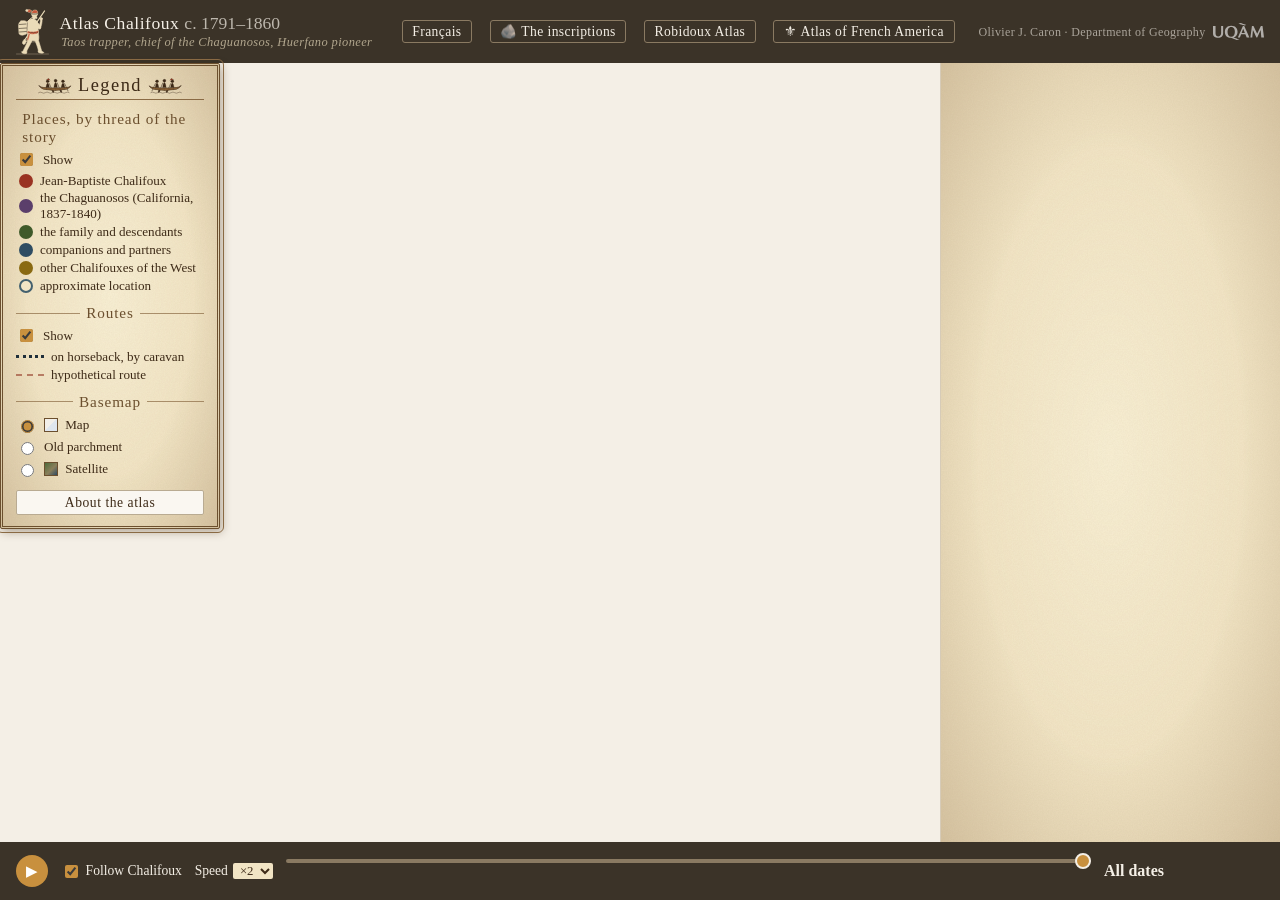
==== index-en.html @ 9f87aeb1 "Intègre main (L49, L50, L52) et traduit les nouvelles fiches en anglais Co-Authored-By: Claude Opus " ====
<!DOCTYPE html>
<html lang="en">
<head>
  <meta charset="utf-8">
  <meta name="viewport" content="width=device-width, initial-scale=1">
  <title>Geohistorical Atlas — Jean-Baptiste Chalifoux (c. 1791–1860)</title>
  <meta name="author" content="Olivier J. Caron, Department of Geography, UQAM">
  <link rel="stylesheet" href="https://unpkg.com/maplibre-gl@5/dist/maplibre-gl.css">
  <link rel="preconnect" href="https://fonts.googleapis.com">
  <link rel="preconnect" href="https://fonts.gstatic.com" crossorigin>
  <link rel="stylesheet" href="https://fonts.googleapis.com/css2?family=IM+Fell+English:ital@0;1&family=IM+Fell+English+SC&display=swap">
  <link rel="icon" href="images/coureur-des-bois.svg" type="image/svg+xml">
  <link rel="stylesheet" href="css/style.css?v=8">
</head>
<body>
  <header class="barre">
    <img class="embleme" src="images/coureur-des-bois-clair.svg" alt="" width="34" height="47" style="filter:none;height:47px">
    <div class="titre">
      <h1>Atlas Chalifoux <span>c. 1791–1860</span></h1>
      <p class="projet">Taos trapper, chief of the Chaguanosos, Huerfano pioneer</p>
    </div>
    <a class="lien-reseau lien-langue" href="index.html" hreflang="fr" lang="fr" title="Version française">Français</a>
    <a class="lien-reseau" href="inscriptions-en.html" title="“B. Chalifou,” 1835: the inscriptions of the Willow Creek trail">🪨 The inscriptions</a>
    <a class="lien-reseau" href="https://geolas2023.github.io/Les-Robidoux/" title="Atlas of the Robidoux family, Chalifoux's companions (in French)">Robidoux Atlas</a>
    <a class="lien-reseau" href="https://geolas2023.github.io/Atlas-Les-Canadiens-Fran-ais-de-l-Ouest/index-en.html" title="Network home: all the atlases of North America's French speakers">⚜ Atlas of French America</a>
    <p class="credit"><a href="https://professeurs.uqam.ca/professeur/caron.olivier/" target="_blank" rel="noopener" title="Faculty page, UQAM">Olivier J. Caron</a> · <a href="https://geo.uqam.ca/" target="_blank" rel="noopener" title="UQAM Department of Geography">Department of Geography</a> <a href="https://uqam.ca" title="Université du Québec à Montréal"><img class="logo-uqam" src="images/uqam-logo.svg" alt="UQAM"></a></p>
  </header>

  <main class="contenu">
    <div id="carte" aria-label="Interactive map">
      <!-- Habillage de la carte (parchemin, bords brûlés, coins, rose des vents) : décor seulement, ne capte pas les clics -->
      <div class="parchemin" aria-hidden="true">
        <span class="coin hg"></span><span class="coin hd"></span><span class="coin bg"></span><span class="coin bd"></span>
        <img class="rose" src="images/rose-des-vents.svg" alt="">
      </div>
      <details id="legende-carte" class="legende-carte" open>
        <summary>Legend</summary>
        <h3>Places, by thread of the story</h3>
        <label><input type="checkbox" id="c-lieux" checked> Show</label>
        <ul>
          <li><i class="pt baptiste"></i> Jean-Baptiste Chalifoux</li>
          <li><i class="pt chaguanosos"></i> the Chaguanosos (California, 1837-1840)</li>
          <li><i class="pt famille"></i> the family and descendants</li>
          <li><i class="pt compagnons"></i> companions and partners</li>
          <li><i class="pt homonymes"></i> other Chalifouxes of the West</li>
          <li><i class="pt incertain"></i> approximate location</li>
        </ul>
        <h3>Routes</h3>
        <label><input type="checkbox" id="c-trajets" checked> Show</label>
        <ul>
          <li><i class="ln terre"></i> on horseback, by caravan</li>
          <li><i class="ln hypo"></i> hypothetical route</li>
        </ul>
        <h3>Basemap</h3>
        <div class="choix-fond" role="radiogroup" aria-label="Basemap">
          <label><input type="radio" name="fond" value="plan" checked><i class="sw plan"></i> Map</label>
          <label><input type="radio" name="fond" value="parchemin"><i class="sw parchemin"></i> Old parchment</label>
          <label><input type="radio" name="fond" value="satellite"><i class="sw satellite"></i> Satellite</label>
        </div>
        <button type="button" id="btn-apropos" class="btn-apropos">About the atlas</button>
      </details>
    </div>
    <aside id="panneau" aria-live="polite" aria-label="Logbook"></aside>
  </main>

  <footer class="timeline">
    <button id="lecture" aria-label="Play">▶</button>
    <label class="suivi" title="The map follows Chalifoux: it flies to each place, and the rider travels each route"><input type="checkbox" id="suivi" checked> Follow Chalifoux</label>
    <label class="suivi" title="Speed of the animated tour">Speed
      <select id="vitesse" aria-label="Tour speed">
        <option value="1">×1</option>
        <option value="2" selected>×2</option>
        <option value="4">×4</option>
      </select>
    </label>
    <div class="piste">
      <input type="range" id="curseur" min="0" max="814" step="1" value="814" aria-label="Displayed date">
      <div id="graduation" aria-hidden="true"></div>
    </div>
    <output id="date-affichee">All dates</output>
  </footer>

  <div id="lightbox" class="lightbox" hidden role="dialog" aria-modal="true" aria-label="Enlarged photo">
    <button type="button" id="lb-fermer" class="lb-fermer" aria-label="Close">✕</button>
    <button type="button" id="lb-prec" class="lb-nav lb-prec" aria-label="Previous photo">‹</button>
    <figure class="lb-cadre">
      <img id="lb-image" src="" alt="">
      <figcaption><span id="lb-legende"></span> <a id="lb-ouvrir" href="#" target="_blank" rel="noopener">Open full size ↗</a></figcaption>
    </figure>
    <button type="button" id="lb-suiv" class="lb-nav lb-suiv" aria-label="Next photo">›</button>
  </div>

  <script src="https://unpkg.com/maplibre-gl@5/dist/maplibre-gl.js"></script>
  <script src="https://cdn.jsdelivr.net/npm/topojson-client@3/dist/topojson-client.min.js"></script>
  <script src="js/fonds.js?v=8"></script>
  <script src="js/app.js?v=8"></script>
  <script src="js/visite.js?v=8"></script>
  <script src="js/langue.js"></script>
</body>
</html>
---- css/style.css ----
/* =====================================================================
   Atlas Chalifoux — même habillage que l'Atlas Aubry
   Bandeau et timeline brun foncé, fond de carte clair, légende en cartouche et journal de bord
   sur parchemin (encre sépia, IM Fell English), accents ocre.
   ===================================================================== */
:root {
  --encre: #3d2a17; --encre-pale: #6b4f2e; --sepia: #8a6a44; --rouge: #8b2e1f; --or: #c8903e;
  --velin: #f1e4c4; --parchemin: #f4efe6; --parchemin-fonce: #e3cfa3; --bois: #3b3328; --bois-clair: #5a4d3c;
  --grain: url("data:image/svg+xml;utf8,<svg xmlns='http://www.w3.org/2000/svg' width='200' height='200'><filter id='n'><feTurbulence type='fractalNoise' baseFrequency='.8' numOctaves='3' stitchTiles='stitch'/><feColorMatrix values='0 0 0 0 .35  0 0 0 0 .25  0 0 0 0 .12  0 0 0 .09 0'/></filter><rect width='100%' height='100%' filter='url(%23n)'/></svg>");
  --taches: url("data:image/svg+xml;utf8,<svg xmlns='http://www.w3.org/2000/svg' width='900' height='700'><filter id='t'><feTurbulence type='fractalNoise' baseFrequency='.006' numOctaves='4' seed='3'/><feColorMatrix values='0 0 0 0 .16  0 0 0 0 .30  0 0 0 0 .40  0 0 0 -1.6 .8'/></filter><rect width='100%' height='100%' filter='url(%23t)'/></svg>");
  --fell: 'IM Fell English', Georgia, 'Times New Roman', serif;
  --fell-sc: 'IM Fell English SC', 'IM Fell English', Georgia, serif;
  --pirate: 'IM Fell English SC', 'IM Fell English', Georgia, serif;
}
* { box-sizing: border-box; }
html, body { margin: 0; height: 100%; font-family: var(--fell); color: var(--encre); background: var(--bois); }
body { display: grid; grid-template-rows: auto 1fr auto; }

/* ---------- Bandeau ---------- */
.barre { display: flex; align-items: center; gap: .7rem; padding: .35rem 1rem; color: var(--velin);
  background: var(--bois) var(--grain); border-bottom: 3px double var(--or); }
.barre h1 { font-family: var(--pirate); font-weight: normal; font-size: 1.9rem; margin: 0; letter-spacing: .04em; color: var(--or);
  text-shadow: 0 1px 0 #000, 0 0 8px rgba(217, 180, 106, .25); }
.barre h1 span { font-family: var(--fell); font-size: 1.05rem; color: var(--velin); opacity: .75; letter-spacing: .08em; }
.barre .titre { display: flex; flex-direction: column; line-height: 1; }
.barre .projet { margin: .15rem 0 0 .1rem; font-family: var(--fell); font-style: italic; font-size: .95rem; color: var(--velin); opacity: .85; letter-spacing: .03em; }
.embleme { height: 45px; width: auto; filter: invert(88%) sepia(30%) saturate(500%) hue-rotate(350deg) brightness(.95); transform-origin: 50% 90%; }
.embleme.tangue { animation: tangage 1.6s ease-in-out infinite alternate; }
.credit { margin: 0 0 0 auto; font-size: .8rem; opacity: .7; letter-spacing: .03em; }
.credit a { color: inherit; text-decoration: none; }
.credit a:hover { text-decoration: underline; }
.barre .lien-reseau { margin-left: auto; color: var(--or); text-decoration: none; font-size: .95rem; letter-spacing: .03em;
  border: 1px solid var(--or); border-radius: 3px; padding: .15rem .6rem; white-space: nowrap; }
.barre .lien-reseau:hover { background: var(--or); color: var(--bois); }
.barre .lien-reseau + .credit { margin-left: .9rem; }
.credit .logo-uqam { height: 1.4em; width: auto; vertical-align: -0.35em; margin-left: .35em; }
@keyframes tangage { from { transform: rotate(-4deg) translateY(0); } to { transform: rotate(4deg) translateY(-2px); } }

/* ---------- Carte et habillage ---------- */
.contenu { display: grid; grid-template-columns: 1fr; min-height: 0; position: relative; }
#carte { min-height: 0; position: relative; background: var(--parchemin); }
.parchemin { position: absolute; inset: 0; pointer-events: none; z-index: 1; }
/* grain du papier et taches d'humidité, mêlés à la carte */
.parchemin::before { content: ''; position: absolute; inset: 0; background-image: var(--grain), var(--taches); background-size: 200px 200px, cover; mix-blend-mode: multiply; opacity: .9; }
/* bords brûlés et cadre à double filet */
.parchemin::after { content: ''; position: absolute; inset: 0; background: url('../images/bords-brules.svg') center / 100% 100% no-repeat; }
.parchemin .coin { position: absolute; width: 64px; height: 64px; background: url('../images/coin.svg') center / contain no-repeat; opacity: .85; }
.coin.hg { top: 18px; left: 20px; }
.coin.hd { top: 18px; right: 20px; transform: scaleX(-1); }
.coin.bg { bottom: 18px; left: 20px; transform: scaleY(-1); }
.coin.bd { bottom: 18px; right: 20px; transform: scale(-1, -1); }
.parchemin .rose { position: absolute; width: 92px; height: 92px; left: 40px; bottom: 50px; opacity: .85; mix-blend-mode: multiply; }
/* hors du parchemin, l'habillage s'efface */
body:not(.fond-parchemin) .parchemin::before, body:not(.fond-parchemin) .parchemin .rose { display: none; }
/* contrôles de MapLibre au-dessus du décor, à l'intérieur des bords brûlés */
#carte .maplibregl-ctrl-top-left, #carte .maplibregl-ctrl-top-right { top: 22px; }
#carte .maplibregl-ctrl-top-left { left: 40px; }
#carte .maplibregl-ctrl-top-right { right: 26px; }
#carte .maplibregl-ctrl-bottom-left { left: 34px; bottom: 26px; }
#carte .maplibregl-ctrl-bottom-right { right: 34px; bottom: 24px; }
#carte .maplibregl-ctrl-group { background: var(--velin); border: 1px solid var(--encre-pale); box-shadow: 1px 2px 6px rgba(15, 30, 40, .4); }
#carte .maplibregl-ctrl-scale { background: rgba(243, 230, 196, .85); border-color: var(--encre); color: var(--encre); font-family: var(--fell); }
#carte .maplibregl-ctrl-attrib { background: rgba(243, 230, 196, .8); font-family: var(--fell); }

/* ---------- Légende : cartouche ---------- */
.legende-carte { max-height: calc(100vh - 260px); overflow-y: auto; width: 222px; padding: .55rem .8rem .7rem; font-size: .84rem;
  background-color: var(--velin); background-image: var(--grain); color: var(--encre); font-family: var(--fell);
  border: 3px double var(--encre-pale); outline: 1px solid var(--sepia); outline-offset: 3px; border-radius: 2px;
  box-shadow: 2px 4px 12px rgba(15, 30, 40, .45); }
.legende-carte summary { font-family: var(--pirate); font-size: 1.45rem; text-align: center; list-style: none; cursor: pointer; color: var(--rouge);
  display: flex; align-items: center; justify-content: center; gap: .4rem; }
.legende-carte summary::-webkit-details-marker { display: none; }
.legende-carte summary::before, .legende-carte summary::after { content: ''; width: 30px; height: 25px; flex: none; background: url('../images/galion.svg') center / contain no-repeat; }
.legende-carte summary::after { transform: scaleX(-1); }
.legende-carte[open] summary { border-bottom: 1px solid var(--sepia); padding-bottom: .2rem; }
.legende-carte:not([open]) { width: auto; }
.legende-carte h3 { font-family: var(--fell-sc); font-weight: normal; font-size: .95rem; letter-spacing: .06em; color: var(--encre-pale);
  margin: .65rem 0 .25rem; display: flex; align-items: center; gap: .4rem; }
.legende-carte h3::before, .legende-carte h3::after { content: ''; flex: 1; border-top: 1px solid var(--sepia); opacity: .7; }
.legende-carte ul { list-style: none; margin: .2rem 0 0; padding: 0; }
.legende-carte li, .legende-carte label { display: flex; align-items: center; gap: .45rem; margin: .12rem 0; }
.legende-carte label { cursor: pointer; }
.legende-carte input { accent-color: var(--rouge); }
.legende-carte .pt { width: 10px; height: 10px; border-radius: 50%; border: 2px solid; box-sizing: content-box; flex: none; margin-left: 3px; }
.pt.combat { background: #8b2a17; border-color: #8b2a17; box-shadow: 0 0 0 2px var(--velin), 0 0 0 3px #8b2a17; }
.pt.fondation { background: #3f5a2a; border-color: #3f5a2a; }
.pt.decouverte { background: #2f4d63; border-color: #2f4d63; }
.pt.port { background: #6b5a3c; border-color: #6b5a3c; }
.pt.vie { background: #1f2f3a; border-color: #1f2f3a; }
.pt.incertain { background: var(--velin); border-color: #43606e; border-width: 2.5px; }
.legende-carte .ln { width: 28px; height: 0; flex: none; }
.ln.mer { border-top: 2.5px dashed #8b2a17; }
.ln.terre { border-top: 3px dotted #1f2f3a; }
.ln.hypo { border-top: 2px dashed rgba(139, 42, 23, .55); }
.choix-fond { display: grid; gap: .15rem; }
.btn-apropos { width: 100%; margin-top: .7rem; font-family: var(--fell-sc); letter-spacing: .04em; font-size: .85rem; cursor: pointer;
  background: var(--parchemin-fonce); color: var(--encre); border: 1px solid var(--encre-pale); border-radius: 2px; padding: .2rem .4rem;
  box-shadow: inset 0 0 0 2px var(--velin), inset 0 0 0 3px rgba(67, 96, 110, .45); }
.btn-apropos:hover { background: var(--rouge); color: var(--velin); }
.legende-carte .sw { width: 14px; height: 14px; border: 1px solid var(--encre-pale); flex: none; }
.sw.parchemin { background: linear-gradient(135deg, #c9dcdc 50%, #e4d3a8 50%); }
.sw.plan { background: linear-gradient(135deg, #f2efe9 50%, #dfe6ee 50%); }
.sw.satellite { background: linear-gradient(135deg, #4d6b3c 0%, #8a7f5a 55%, #2f4a63 100%); }

/* ---------- Journal de bord (panneau) ---------- */
/* Journal de bord en fenêtre flottante : n'apparaît qu'au clic sur un lieu ou une route */
#panneau { position: absolute; z-index: 3; top: 26px; left: 88px; width: min(380px, calc(100% - 110px)); max-height: calc(100% - 90px);
  border: 3px double var(--encre-pale); outline: 1px solid var(--sepia); outline-offset: 3px; border-radius: 2px;
  box-shadow: 4px 8px 24px rgba(15, 30, 40, .55); display: none; }
#panneau.ouvert { display: block; animation: deroule .22s ease-out; }
@keyframes deroule { from { opacity: 0; transform: translateY(-8px) scale(.98); } to { opacity: 1; transform: none; } }
#panneau .fermer { position: sticky; top: -1.3rem; float: right; margin: -.6rem -.9rem 0 .4rem; z-index: 1; width: 1.8rem; height: 1.8rem;
  border: 1px solid var(--encre-pale); border-radius: 50%; background: var(--velin); color: var(--encre); font-size: 1rem; line-height: 1; cursor: pointer; }
#panneau .fermer:hover { background: var(--rouge); color: var(--velin); border-color: var(--rouge); }
#panneau { overflow-y: auto; padding: 1.3rem 1.5rem 1.5rem; font-size: 1.03rem; line-height: 1.5;
  background-color: var(--velin);
  background-image: var(--grain), radial-gradient(ellipse at 50% 40%, rgba(250, 252, 245, .6) 0%, rgba(250, 252, 245, 0) 60%),
    radial-gradient(ellipse at center, rgba(0, 0, 0, 0) 55%, rgba(40, 70, 90, .32) 100%);
}
#panneau h2 { font-family: var(--pirate); font-weight: normal; font-size: 1.85rem; line-height: 1.1; text-align: center; color: var(--encre); margin: .1rem 0; }
#panneau .chapitre { font-family: var(--fell-sc); text-align: center; color: var(--rouge); font-size: .88rem; letter-spacing: .05em; margin: 0 0 .3rem; }
#panneau .entree-date { text-align: center; font-style: italic; color: var(--encre-pale); margin: 0 0 .3rem; }
#panneau .filet { text-align: center; color: var(--sepia); margin: .2rem 0 .6rem; display: flex; align-items: center; gap: .6rem; font-size: 1rem; }
#panneau .filet::before, #panneau .filet::after { content: ''; flex: 1; border-top: 1px solid var(--sepia); border-bottom: 1px solid var(--sepia); height: 2px; }
#panneau .meta { text-align: center; margin: .3rem 0 .6rem; }
#panneau .description::first-letter { font-family: var(--pirate); float: left; font-size: 3.3em; line-height: .8; padding: .05em .1em 0 0; color: var(--rouge); }
#panneau p { margin: .5rem 0; }
.badge { display: inline-block; font-family: var(--fell-sc); font-size: .8rem; color: var(--encre-pale); border: 1px solid var(--encre-pale); border-radius: 2px; padding: .02rem .45rem; margin: .1rem; letter-spacing: .03em; }
.badge.certaine { color: #3f5a2a; border-color: #3f5a2a; }
.badge.approximative { color: #8a5a14; border-color: #8a5a14; }
.badge.hypothetique { color: var(--rouge); border-color: var(--rouge); }
.badge.genre { background: var(--encre); color: var(--velin); border-color: var(--encre); }
.badge.genre.combat { background: #8b2a17; border-color: #8b2a17; }
.badge.genre.fondation { background: #3f5a2a; border-color: #3f5a2a; }
.badge.genre.decouverte { background: #2f4d63; border-color: #2f4d63; }
.badge.genre.mer, .badge.genre.cote { background: #8b2a17; border-color: #8b2a17; }
#panneau .note { background: rgba(90, 120, 130, .13); border-left: 3px double var(--sepia); font-style: italic; font-size: .93rem; padding: .45rem .65rem; }
#panneau .note strong { font-style: normal; font-family: var(--fell-sc); font-weight: normal; }
#panneau .sources { border-top: 1px solid var(--sepia); margin-top: 1rem; padding-top: .5rem; font-size: .88rem; color: var(--encre-pale); }
#panneau .sources strong { font-family: var(--fell-sc); font-weight: normal; }
#panneau .avertissement { background: rgba(90, 120, 130, .1); border: 1px dashed var(--sepia); padding: .5rem; font-style: italic; font-size: .9rem; }

/* ---------- Timeline ---------- */
.timeline { display: flex; align-items: center; gap: .8rem; padding: .55rem 1rem .4rem; color: var(--velin); flex-wrap: wrap;
  background: var(--bois) var(--grain); border-top: 3px double var(--or); }
.timeline button { background: var(--rouge); border: 2px solid var(--or); color: var(--velin); width: 2.2rem; height: 2.2rem; border-radius: 50%; cursor: pointer; font-size: .95rem; }
.suivi { font-size: .85rem; display: flex; align-items: center; gap: .3rem; cursor: pointer; white-space: nowrap; }
.suivi input { accent-color: var(--or); }
.suivi select { background: var(--velin); color: var(--encre); border: 0; border-radius: 2px; font: inherit; font-size: .8rem; padding: 0 .2rem; }
.piste { flex: 1; min-width: 240px; position: relative; padding-bottom: 1.3rem; }
.piste input[type=range] { -webkit-appearance: none; appearance: none; width: 100%; height: 18px; margin: 0; background: transparent; cursor: pointer; display: block; }
.piste input[type=range]::-webkit-slider-runnable-track { height: 4px; background: repeating-linear-gradient(90deg, var(--or) 0 6px, transparent 6px 10px); border-radius: 2px; }
.piste input[type=range]::-moz-range-track { height: 4px; background: repeating-linear-gradient(90deg, var(--or) 0 6px, transparent 6px 10px); }
.piste input[type=range]::-webkit-slider-thumb { -webkit-appearance: none; width: 18px; height: 18px; margin-top: -7px; border-radius: 50%; background: var(--rouge); border: 2px solid var(--or); box-shadow: 0 0 0 2px var(--bois); }
.piste input[type=range]::-moz-range-thumb { width: 14px; height: 14px; border-radius: 50%; background: var(--rouge); border: 2px solid var(--or); }
#graduation { position: absolute; left: 0; right: 0; top: 16px; height: 1.3rem; }
#graduation .trait { position: absolute; top: 0; width: 1px; height: 7px; background: #b8c9cc; transform: translateX(-50%); }
#graduation .trait.mineur { height: 4px; opacity: .45; }
#graduation .segment-compresse { position: absolute; top: -10px; height: 4px; background: repeating-linear-gradient(90deg, var(--velin) 0 2px, transparent 2px 5px); opacity: .5; }
#graduation .trait.coupure { height: 12px; top: -4px; width: 2px; background: var(--or); transform: translateX(-50%) skewX(-20deg); }
#graduation .annee { position: absolute; top: 7px; font-size: .74rem; transform: translateX(-50%); color: #dfe7e4; cursor: pointer; }
#graduation .annee:hover { color: var(--or); }
#date-affichee { min-width: 10rem; font-family: var(--pirate); font-size: 1.25rem; color: var(--or); }

/* ---------- Navire de la visite animée ---------- */
.marqueur-navire img { width: 58px; height: 48px; display: block; filter: drop-shadow(0 0 2px var(--velin)) drop-shadow(0 0 3px var(--velin)); animation: tangage 1.2s ease-in-out infinite alternate; transform-origin: 50% 90%; }
.marqueur-navire.canot img { width: 62px; height: 36px; }
.marqueur-navire.gauche img { animation-name: tangage-gauche; }
@keyframes tangage-gauche { from { transform: scaleX(-1) rotate(-4deg); } to { transform: scaleX(-1) rotate(4deg) translateY(-2px); } }
@media (prefers-reduced-motion: reduce) { .marqueur-navire img, .embleme.tangue { animation: none; } .marqueur-navire.gauche img { transform: scaleX(-1); } }

@media (max-width: 760px) {
  .credit { display: none; }
  #panneau { top: auto; bottom: 12px; left: 12px; width: calc(100% - 24px); max-height: 55%; }
  .parchemin .rose, .parchemin .coin { display: none; }
  .legende-carte { width: 180px; }
}


/* =====================================================================
   Gabarit de l'Atlas Aubry (surcharges)
   ===================================================================== */
html, body { font-family: Georgia, "Times New Roman", serif; color: #2b2620; background: #f4efe6; }
.barre { background: #3b3328; color: #f4efe6; border-bottom: 0; padding: .5rem 1rem; gap: .6rem; }
.barre h1 { font-family: Georgia, "Times New Roman", serif; font-size: 1.1rem; letter-spacing: .03em; color: #f4efe6; text-shadow: none; }
.barre h1 span { font-family: inherit; font-size: inherit; color: inherit; opacity: .7; letter-spacing: 0; }
.barre .projet { font-size: .78rem; opacity: .65; margin-top: .2rem; }
.embleme { height: 34px; filter: invert(95%) sepia(10%) saturate(300%) hue-rotate(350deg); }
.credit { font-size: .75rem; opacity: .6; }
.barre .lien-reseau { color: #f4efe6; border: 1px solid #8a7a62; font-size: .85rem; }
.barre .lien-reseau:hover { background: #c8903e; border-color: #c8903e; color: #fff; }

/* carte à gauche, journal de bord fixe à droite (comme l'Atlas Aubry) */
.contenu { grid-template-columns: 1fr 340px; }
#carte { background: #f4efe6; }
body:not(.fond-parchemin) .parchemin { display: none; }
#carte .maplibregl-ctrl-top-left, #carte .maplibregl-ctrl-top-right { top: 0; }
#carte .maplibregl-ctrl-top-left { left: 0; }
#carte .maplibregl-ctrl-top-right { right: 0; }
#carte .maplibregl-ctrl-bottom-left { left: 0; bottom: 0; }
#carte .maplibregl-ctrl-bottom-right { right: 0; bottom: 0; }
#carte .maplibregl-ctrl-group { background: #fff; border: 0; box-shadow: 0 0 0 2px rgba(0,0,0,.1); }

.legende-carte { max-height: calc(100vh - 230px); border: 3px double var(--encre-pale); outline: 1px solid var(--sepia); outline-offset: 3px;
  box-shadow: 2px 3px 10px rgba(60, 35, 10, .35); width: 220px; font-size: .82rem;
  background-color: var(--velin); background-image: var(--grain), radial-gradient(ellipse at center, rgba(255, 248, 225, .55) 0%, rgba(255, 248, 225, 0) 60%),
    radial-gradient(ellipse at center, rgba(0, 0, 0, 0) 55%, rgba(110, 70, 30, .22) 100%); }
.legende-carte summary { font-family: var(--fell-sc); font-size: 1.15rem; letter-spacing: .08em; color: var(--encre); }
.legende-carte summary::before, .legende-carte summary::after { width: 34px; height: 20px; background-image: url('../images/canot.svg'); }
.legende-carte input { accent-color: var(--or); }
.btn-apropos { box-shadow: none; background: #faf7f1; border-color: #b9ab92; font-family: var(--fell); }
.btn-apropos:hover { background: var(--or); color: #fff; border-color: var(--or); }

#panneau { position: static; display: block; width: auto; max-height: none; top: auto; left: auto; z-index: auto;
  border: 0; border-left: 1px solid #d6cbb8; outline: 0; border-radius: 0; box-shadow: none; padding: 1rem 1.25rem; font-size: 1rem;
  background-color: var(--velin); background-image: var(--grain), radial-gradient(ellipse at center, rgba(255, 248, 225, .55) 0%, rgba(255, 248, 225, 0) 60%),
    radial-gradient(ellipse at center, rgba(0, 0, 0, 0) 55%, rgba(110, 70, 30, .22) 100%); }
#panneau.ouvert { animation: none; }
#panneau .fermer { position: static; float: right; margin: 0 0 .3rem .5rem; background: #faf7f1; }
#panneau .fermer:hover { background: var(--or); border-color: var(--or); color: #fff; }
#panneau h2 { font-family: var(--fell-sc); font-size: 1.4rem; text-align: left; }
#panneau .chapitre { text-align: left; color: var(--rouge); }
#panneau .entree-date, #panneau .meta { text-align: left; }
#panneau .filet { justify-content: flex-start; }
#panneau .description::first-letter { font-family: var(--fell); color: var(--rouge); }
#panneau .note { background: #efe9dd; border-left: 3px solid #c8903e; font-style: normal; }
#panneau .avertissement { background: #f3e3c3; border: 0; border-radius: 3px; font-style: normal; }

.timeline { background: #3b3328; color: #f4efe6; border-top: 0; padding: .6rem 1rem; }
.timeline button { background: #c8903e; border: 0; color: #fff; width: 2rem; height: 2rem; }
.suivi input { accent-color: #c8903e; }
.piste input[type=range]::-webkit-slider-runnable-track { background: #8a7a62; }
.piste input[type=range]::-moz-range-track { background: #8a7a62; }
.piste input[type=range]::-webkit-slider-thumb { width: 16px; height: 16px; margin-top: -6px; background: #c8903e; border: 2px solid #f4efe6; box-shadow: none; }
.piste input[type=range]::-moz-range-thumb { background: #c8903e; border: 2px solid #f4efe6; }
#graduation .trait { background: #c9bba3; }
#graduation .segment-compresse { background: repeating-linear-gradient(90deg, #c8903e 0 3px, transparent 3px 6px); opacity: .55; }
#graduation .annee { color: #e6dccb; font-family: system-ui, sans-serif; font-size: .7rem; }
#graduation .annee:hover { color: #c8903e; }
#date-affichee { font-family: Georgia, serif; font-weight: bold; font-size: 1rem; color: #f4efe6; }
.marqueur-navire img { filter: drop-shadow(0 0 2px #fff) drop-shadow(0 0 3px #fff); }

@media (max-width: 760px) {
  .contenu { grid-template-columns: 1fr; grid-template-rows: 1fr 40%; }
  #panneau { border-left: 0; border-top: 1px solid #d6cbb8; }
}

/* Fils de l'atlas (couleurs de js/app.js) */
.pt.baptiste { background: #9a3322; border-color: #9a3322; }
.pt.chaguanosos { background: #5b3f6b; border-color: #5b3f6b; }
.pt.famille { background: #3f5a2a; border-color: #3f5a2a; }
.pt.compagnons { background: #2f4d63; border-color: #2f4d63; }
.pt.homonymes { background: #8a6a12; border-color: #8a6a12; }

/* ---------- Photos et documents : vignettes et visionneuse (comme l'Atlas Aubry) ---------- */
#panneau .galerie { display: grid; grid-template-columns: repeat(auto-fill, minmax(120px, 1fr)); gap: .6rem; margin: .8rem 0; }
#panneau .galerie figure { margin: 0; }
#panneau .galerie figcaption { font-size: .78rem; line-height: 1.25; color: var(--encre-pale); margin-top: .25rem; font-style: italic; }
#panneau .vignette { display: block; width: 100%; padding: 3px; background: var(--velin); border: 3px double var(--encre-pale, #6b5a3c); cursor: zoom-in; }
#panneau .vignette img { display: block; width: 100%; height: 110px; object-fit: cover; border: 0; padding: 0; filter: sepia(.15); }
#panneau .vignette:hover { border-color: #9a3322; }
.lightbox { position: fixed; inset: 0; z-index: 1100; background: rgba(25, 18, 10, .88); display: flex; align-items: center; justify-content: center; gap: .5rem; padding: 1rem; }
.lightbox[hidden] { display: none; }
.lb-cadre { margin: 0; max-width: min(1100px, 88vw); max-height: 92vh; display: flex; flex-direction: column; align-items: center; }
.lb-cadre img { max-width: 100%; max-height: 80vh; width: auto; object-fit: contain; background: #fff; border: 4px double #c8b48c; box-shadow: 0 6px 30px rgba(0,0,0,.6); }
.lb-cadre figcaption { color: #f1e4c4; font-style: italic; text-align: center; margin-top: .6rem; font-size: .95rem; max-width: 900px; }
.lb-cadre figcaption a { color: #e6c48f; font-style: normal; margin-left: .5rem; }
.lb-fermer { position: absolute; top: .6rem; right: .9rem; background: transparent; border: 0; color: #f1e4c4; font-size: 1.6rem; cursor: pointer; }
.lb-nav { background: rgba(241, 228, 196, .15); border: 1px solid #c8b48c; color: #f1e4c4; font-size: 2rem; width: 2.6rem; height: 3.6rem; cursor: pointer; border-radius: 3px; flex: none; }
.lb-nav:hover { background: rgba(241, 228, 196, .3); }
.lb-nav[hidden] { display: none; }
@media (max-width: 600px) { .lb-nav { width: 2rem; height: 3rem; font-size: 1.5rem; } }
.barre .lien-reseau + .lien-reseau { margin-left: .5rem; }
#panneau .lien-lettres { margin: .8rem 0; }
#panneau .btn-sv { display: inline-block; background: var(--velin); border: 1px solid var(--sepia); border-radius: 3px; padding: .3rem .7rem; color: var(--encre); text-decoration: none; font-size: .92rem; }
#panneau .btn-sv:hover { background: #ead9b9; }

/* Lien de langue English / Français (pages jumelles index.html / index-en.html) */
.barre .lien-reseau + .lien-langue { margin-left: .6rem; }
.barre .lien-langue + .credit { margin-left: .9rem; }
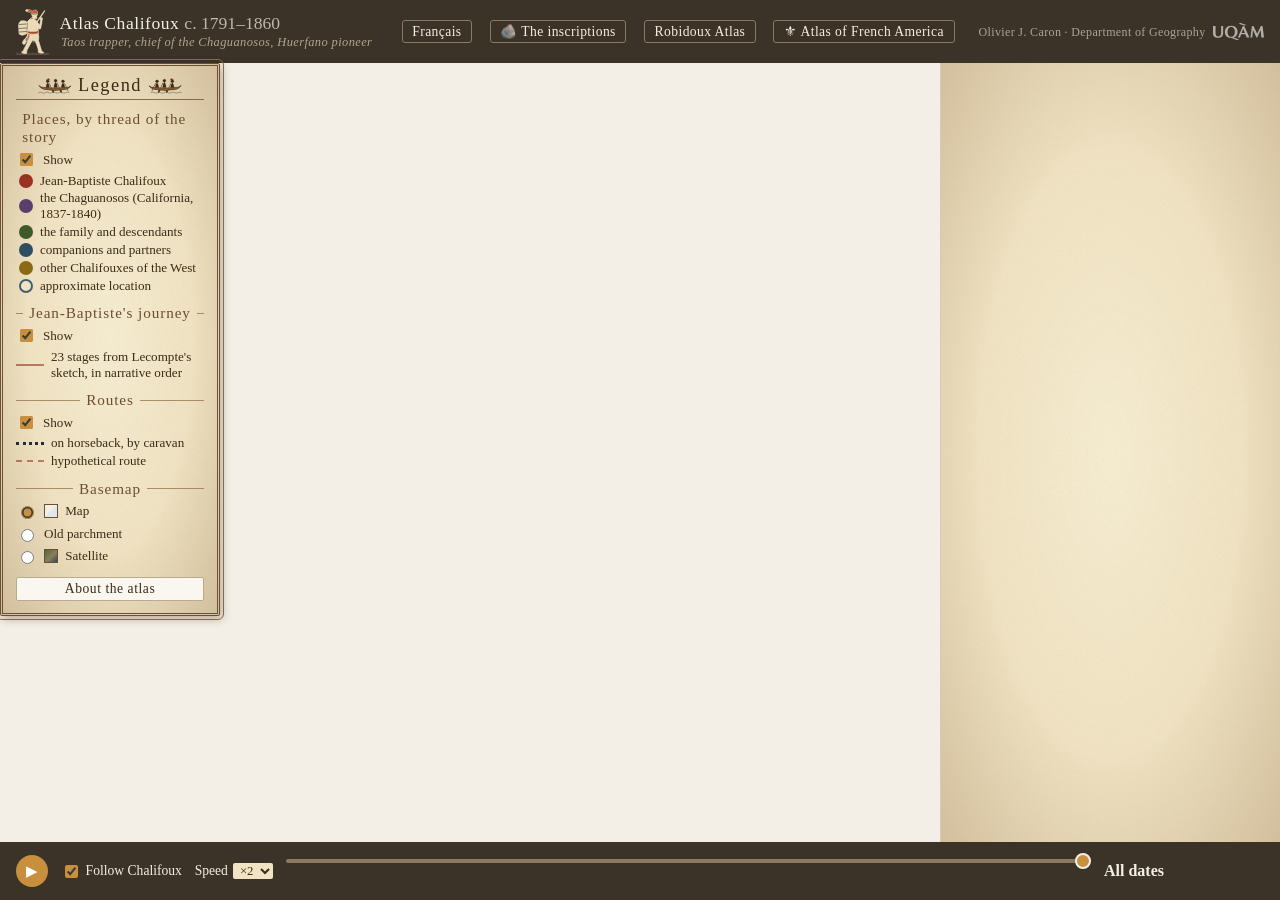
==== commit 0ca5118f: "Ajoute le parcours numéroté de Jean-Baptiste (les 23 étapes de la notice de Lecompte, reliées dans l" ====
--- a/index-en.html
+++ b/index-en.html
@@ -10,7 +10,7 @@
   <link rel="preconnect" href="https://fonts.gstatic.com" crossorigin>
   <link rel="stylesheet" href="https://fonts.googleapis.com/css2?family=IM+Fell+English:ital@0;1&family=IM+Fell+English+SC&display=swap">
   <link rel="icon" href="images/coureur-des-bois.svg" type="image/svg+xml">
-  <link rel="stylesheet" href="css/style.css?v=8">
+  <link rel="stylesheet" href="css/style.css?v=202611192200">
 </head>
 <body>
   <header class="barre">
@@ -44,6 +44,11 @@
           <li><i class="pt compagnons"></i> companions and partners</li>
           <li><i class="pt homonymes"></i> other Chalifouxes of the West</li>
           <li><i class="pt incertain"></i> approximate location</li>
+        </ul>
+        <h3>Jean-Baptiste's journey</h3>
+        <label><input type="checkbox" id="c-parcours" checked> Show</label>
+        <ul>
+          <li><i class="ln parcours"></i> 23 stages from Lecompte's sketch, in narrative order</li>
         </ul>
         <h3>Routes</h3>
         <label><input type="checkbox" id="c-trajets" checked> Show</label>
@@ -92,9 +97,9 @@
 
   <script src="https://unpkg.com/maplibre-gl@5/dist/maplibre-gl.js"></script>
   <script src="https://cdn.jsdelivr.net/npm/topojson-client@3/dist/topojson-client.min.js"></script>
-  <script src="js/fonds.js?v=8"></script>
-  <script src="js/app.js?v=8"></script>
-  <script src="js/visite.js?v=8"></script>
+  <script src="js/fonds.js?v=202611191700"></script>
+  <script src="js/app.js?v=202611192200"></script>
+  <script src="js/visite.js?v=202611191700"></script>
   <script src="js/langue.js"></script>
 </body>
 </html>
--- a/css/style.css
+++ b/css/style.css
@@ -278,3 +278,6 @@
 /* Lien de langue English / Français (pages jumelles index.html / index-en.html) */
 .barre .lien-reseau + .lien-langue { margin-left: .6rem; }
 .barre .lien-langue + .credit { margin-left: .9rem; }
+
+/* Parcours numéroté de Jean-Baptiste (légende) */
+.legende-carte .ln.parcours { border-top: 2px solid #9a3322; opacity: .6; }
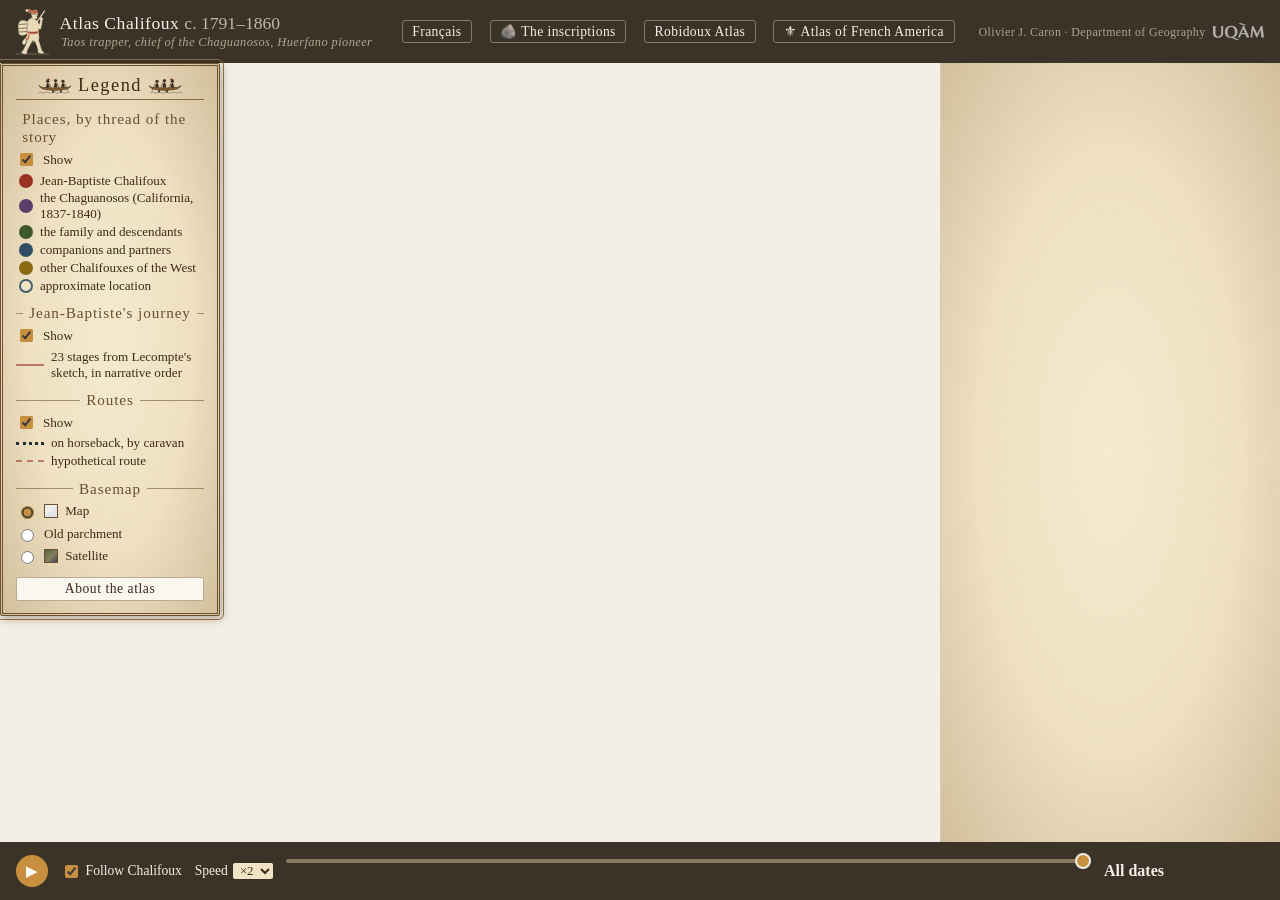
==== commit 14dd2027: "Salle de lecture : onglet « Dans les journaux » (dépouillement Newspapers.com, 10 découpures géoloca" ====
--- a/index-en.html
+++ b/index-en.html
@@ -98,7 +98,7 @@
   <script src="https://unpkg.com/maplibre-gl@5/dist/maplibre-gl.js"></script>
   <script src="https://cdn.jsdelivr.net/npm/topojson-client@3/dist/topojson-client.min.js"></script>
   <script src="js/fonds.js?v=202611191700"></script>
-  <script src="js/app.js?v=202611192200"></script>
+  <script src="js/app.js?v=202611200100"></script>
   <script src="js/visite.js?v=202611191700"></script>
   <script src="js/langue.js"></script>
 </body>
